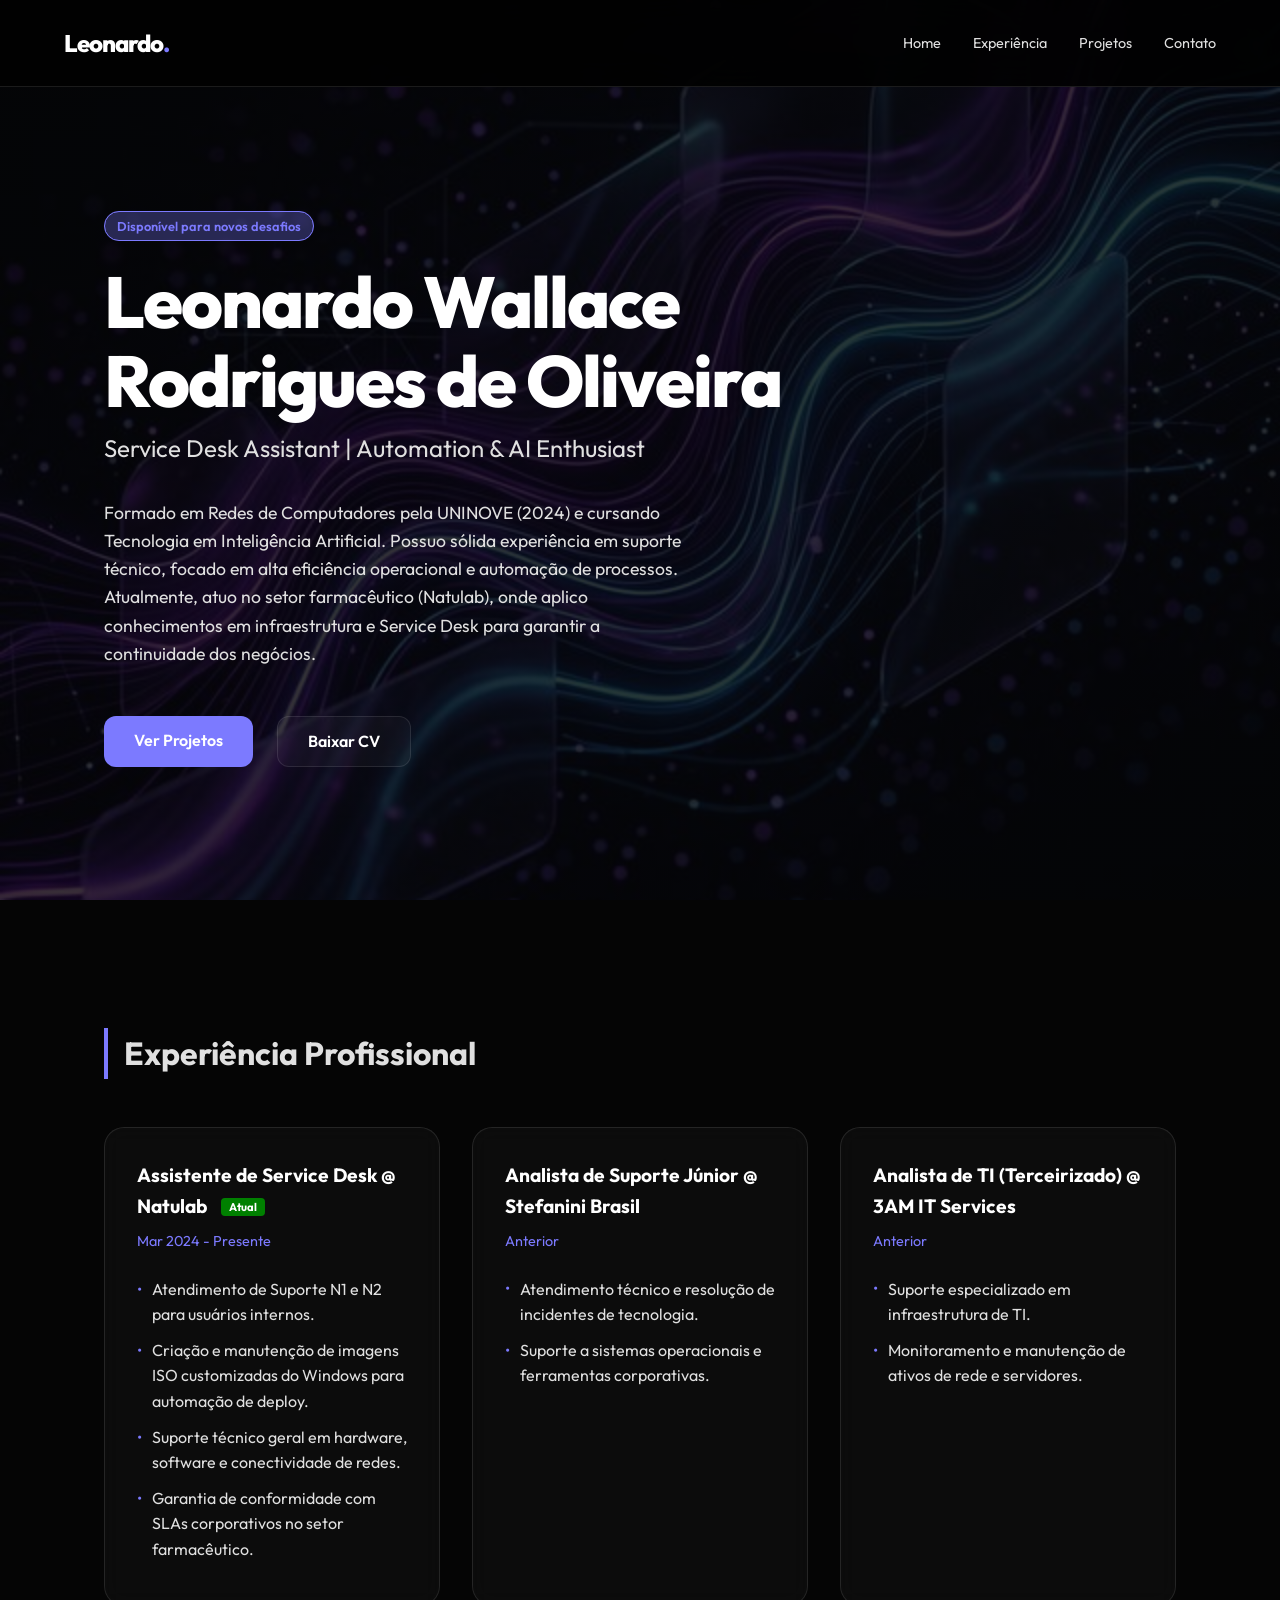
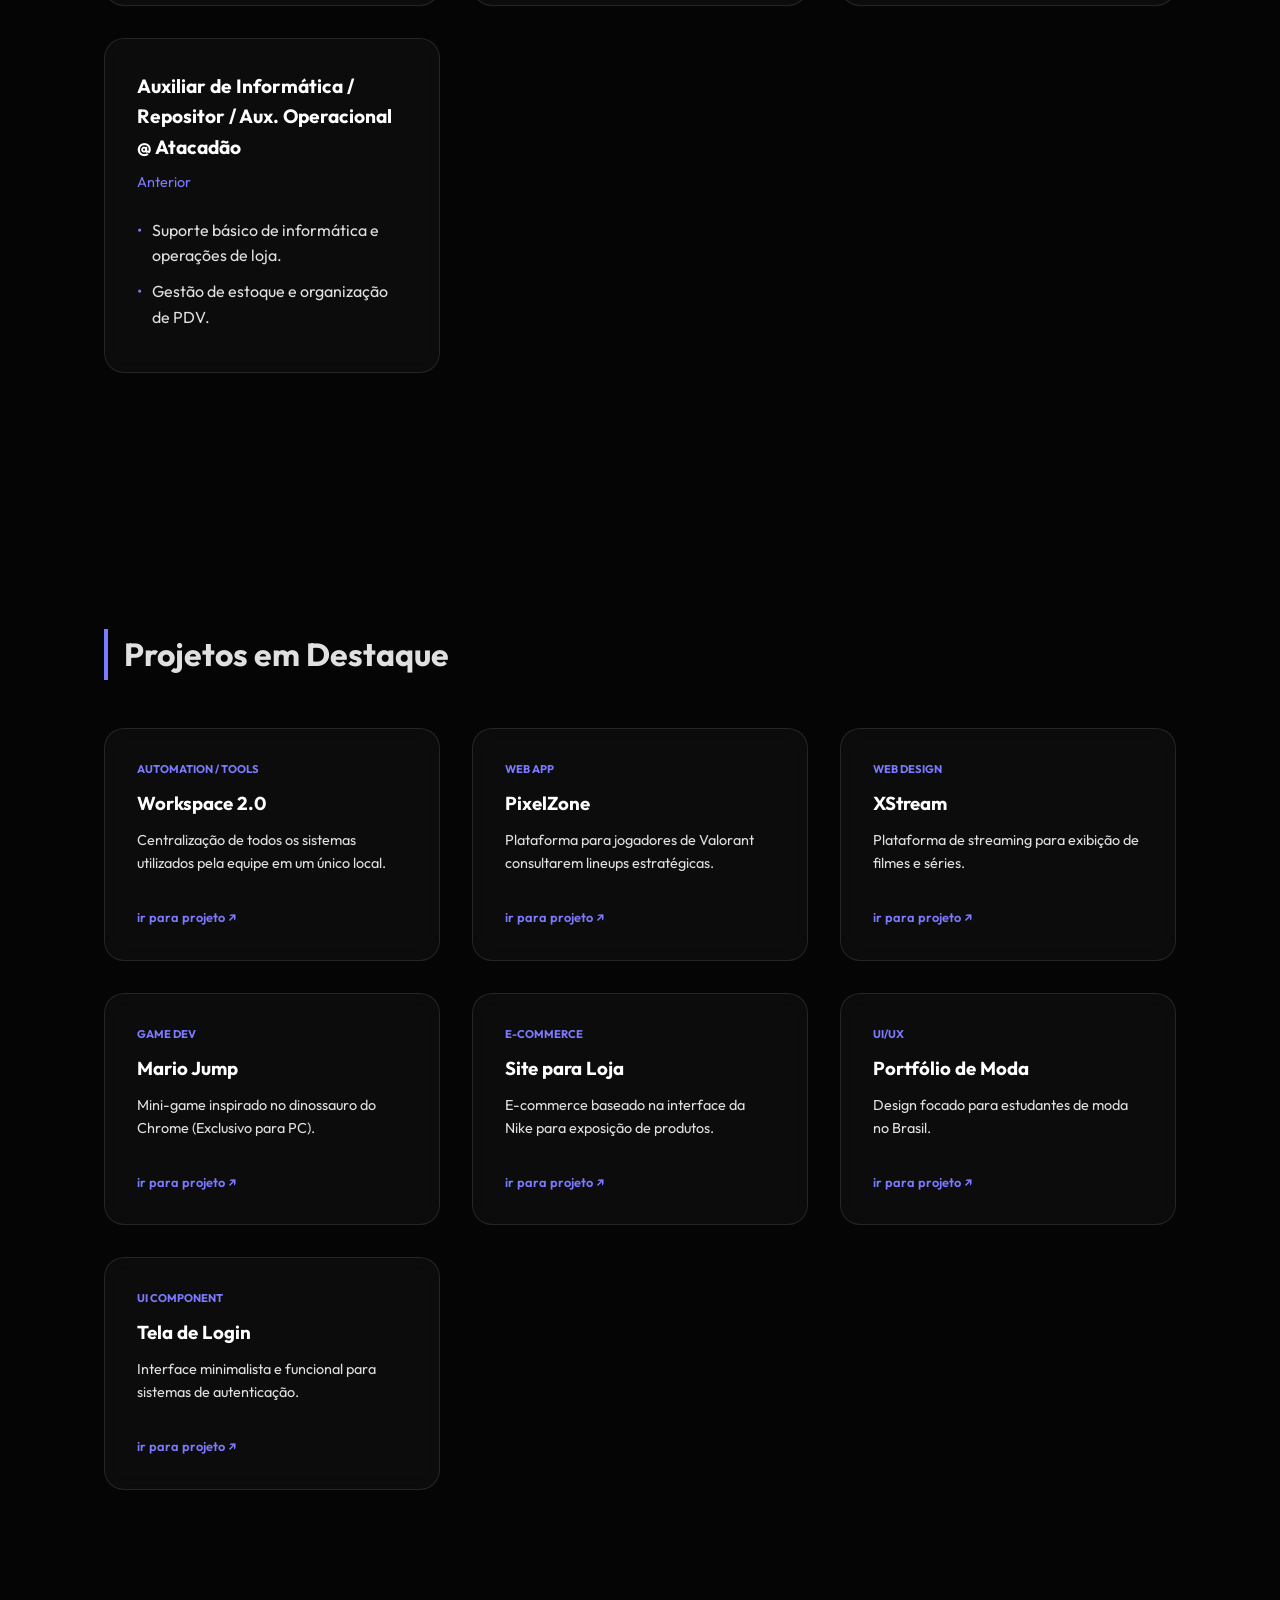
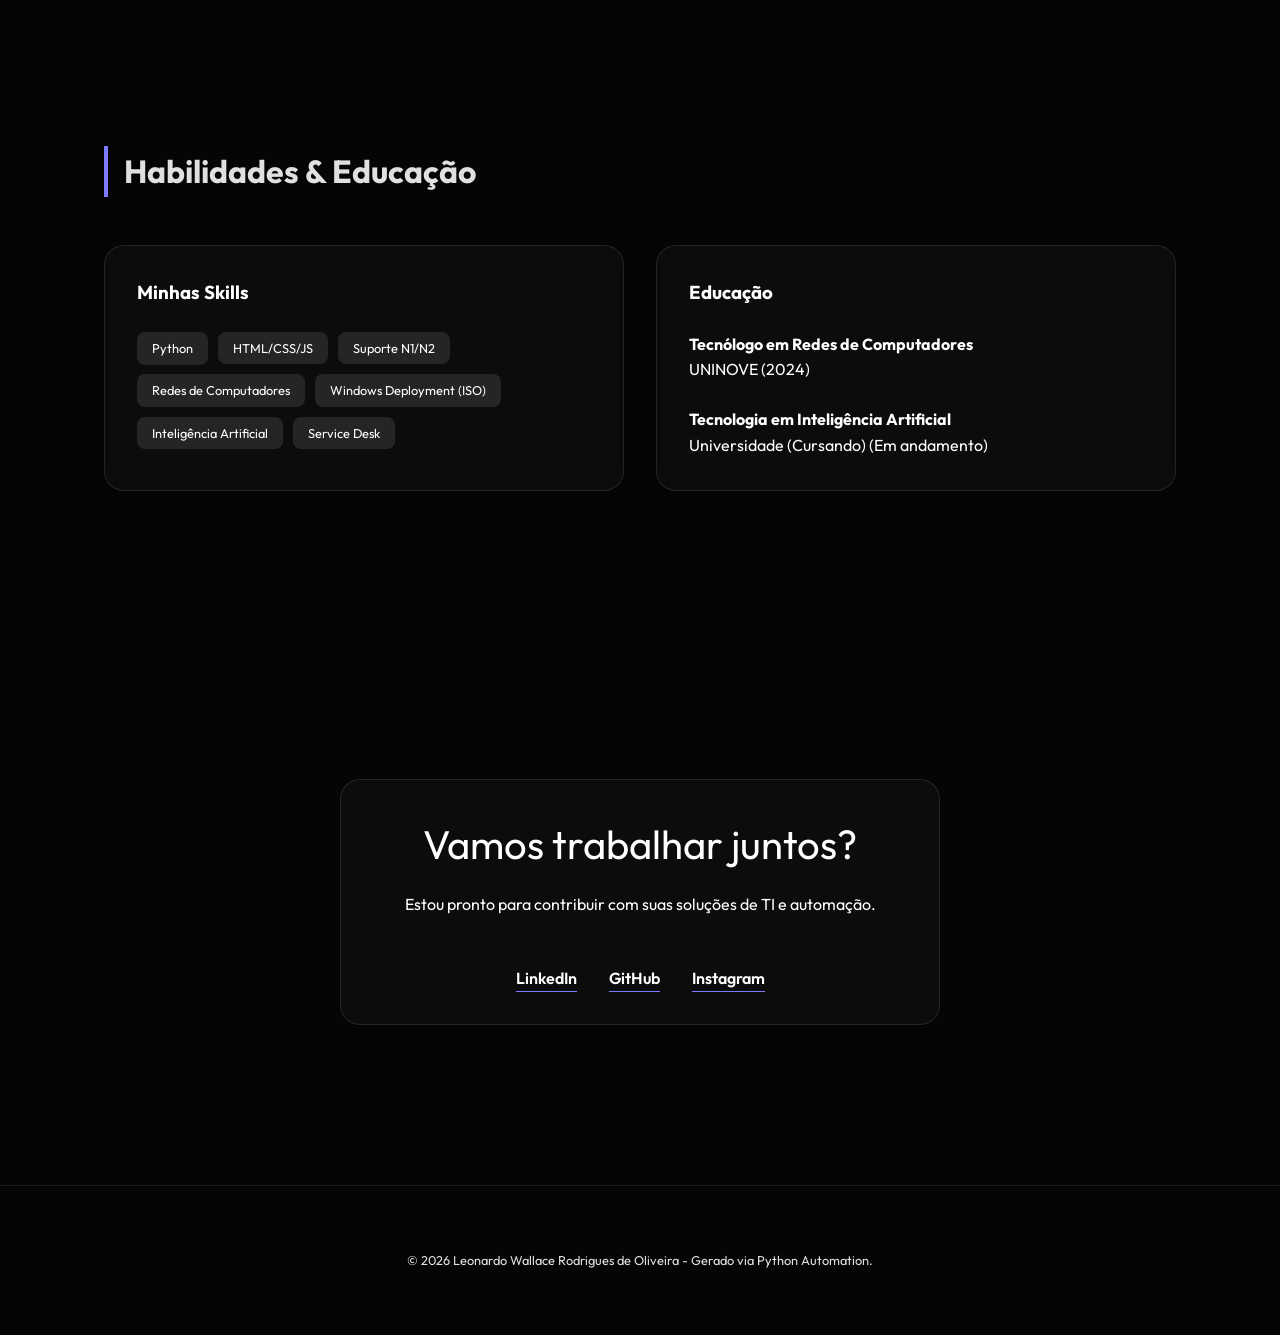
==== data/output/index.html @ 6732249c "feat: refatoração completa com automação em Python e design premium" ====
<!DOCTYPE html>
<html lang="pt-br">
<head>
    <meta charset="UTF-8">
    <meta name="viewport" content="width=device-width, initial-scale=1.0">
    <title>Leonardo Wallace Rodrigues de Oliveira | Portfólio</title>
    <link rel="shortcut icon" href="favicon.ico" type="image/x-icon">
    <link rel="stylesheet" href="index.css">
    <link href="https://fonts.googleapis.com/css2?family=Outfit:wght@300;400;600;800&display=swap" rel="stylesheet">
</head>
<body>
    <div class="bg-glow"></div>
    
    <nav>
        <div class="logo">Leonardo<span>.</span></div>
        <ul><li><a href="#home">Home</a></li><li><a href="#experiência">Experiência</a></li><li><a href="#projetos">Projetos</a></li><li><a href="#contato">Contato</a></li></ul>
    </nav>

    <main>
        <section id="home" class="hero">
            <div class="hero-content">
                <span class="badge">Disponível para novos desafios</span>
                <h1>Leonardo Wallace Rodrigues de Oliveira</h1>
                <h2>Service Desk Assistant | Automation & AI Enthusiast</h2>
                <p class="about-text">Formado em Redes de Computadores pela UNINOVE (2024) e cursando Tecnologia em Inteligência Artificial. Possuo sólida experiência em suporte técnico, focado em alta eficiência operacional e automação de processos. Atualmente, atuo no setor farmacêutico (Natulab), onde aplico conhecimentos em infraestrutura e Service Desk para garantir a continuidade dos negócios.</p>
                <div class="hero-actions">
                    <a href="#projeos" class="btn-primary">Ver Projetos</a>
                    <a href="assets/pdf/cv-leonardo.pdf" class="btn-secondary" download>Baixar CV</a>
                </div>
            </div>
        </section>

        <section id="experiência" class="section">
            <h2 class="section-title">Experiência Profissional</h2>
            <div class="grid-container">
                
            <div class="glass-card exp-item">
                <div class="exp-header">
                    <h3>Assistente de Service Desk @ Natulab <span class="current-tag">Atual</span></h3>
                    <span class="period">Mar 2024 - Presente</span>
                </div>
                <ul><li>Atendimento de Suporte N1 e N2 para usuários internos.</li><li>Criação e manutenção de imagens ISO customizadas do Windows para automação de deploy.</li><li>Suporte técnico geral em hardware, software e conectividade de redes.</li><li>Garantia de conformidade com SLAs corporativos no setor farmacêutico.</li></ul>
            </div>
            
            <div class="glass-card exp-item">
                <div class="exp-header">
                    <h3>Analista de Suporte Júnior @ Stefanini Brasil </h3>
                    <span class="period">Anterior</span>
                </div>
                <ul><li>Atendimento técnico e resolução de incidentes de tecnologia.</li><li>Suporte a sistemas operacionais e ferramentas corporativas.</li></ul>
            </div>
            
            <div class="glass-card exp-item">
                <div class="exp-header">
                    <h3>Analista de TI (Terceirizado) @ 3AM IT Services </h3>
                    <span class="period">Anterior</span>
                </div>
                <ul><li>Suporte especializado em infraestrutura de TI.</li><li>Monitoramento e manutenção de ativos de rede e servidores.</li></ul>
            </div>
            
            <div class="glass-card exp-item">
                <div class="exp-header">
                    <h3>Auxiliar de Informática / Repositor / Aux. Operacional @ Atacadão </h3>
                    <span class="period">Anterior</span>
                </div>
                <ul><li>Suporte básico de informática e operações de loja.</li><li>Gestão de estoque e organização de PDV.</li></ul>
            </div>
            
            </div>
        </section>

        <section id="projetos" class="section">
            <h2 class="section-title">Projetos em Destaque</h2>
            <div class="grid-container">
                
            <a href="https://leonardowallace.github.io/workspace2.0/" target="_blank" class="glass-card project-card">
                <span class="proj-type">Automation / Tools</span>
                <h3>Workspace 2.0</h3>
                <p>Centralização de todos os sistemas utilizados pela equipe em um único local.</p>
                <div class="proj-arrow">ir para projeto ↗</div>
            </a>
            
            <a href="https://pixelzonevlr.netlify.app/" target="_blank" class="glass-card project-card">
                <span class="proj-type">Web App</span>
                <h3>PixelZone</h3>
                <p>Plataforma para jogadores de Valorant consultarem lineups estratégicas.</p>
                <div class="proj-arrow">ir para projeto ↗</div>
            </a>
            
            <a href="https://leonardowallace.github.io/streaming/" target="_blank" class="glass-card project-card">
                <span class="proj-type">Web Design</span>
                <h3>XStream</h3>
                <p>Plataforma de streaming para exibição de filmes e séries.</p>
                <div class="proj-arrow">ir para projeto ↗</div>
            </a>
            
            <a href="https://leonardowallace.github.io/mini-game/" target="_blank" class="glass-card project-card">
                <span class="proj-type">Game Dev</span>
                <h3>Mario Jump</h3>
                <p>Mini-game inspirado no dinossauro do Chrome (Exclusivo para PC).</p>
                <div class="proj-arrow">ir para projeto ↗</div>
            </a>
            
            <a href="https://leonardowallace.github.io/loja/" target="_blank" class="glass-card project-card">
                <span class="proj-type">E-commerce</span>
                <h3>Site para Loja</h3>
                <p>E-commerce baseado na interface da Nike para exposição de produtos.</p>
                <div class="proj-arrow">ir para projeto ↗</div>
            </a>
            
            <a href="https://leonardowallace.github.io/marca/" target="_blank" class="glass-card project-card">
                <span class="proj-type">UI/UX</span>
                <h3>Portfólio de Moda</h3>
                <p>Design focado para estudantes de moda no Brasil.</p>
                <div class="proj-arrow">ir para projeto ↗</div>
            </a>
            
            <a href="https://leonardowallace.github.io/login-page/" target="_blank" class="glass-card project-card">
                <span class="proj-type">UI Component</span>
                <h3>Tela de Login</h3>
                <p>Interface minimalista e funcional para sistemas de autenticação.</p>
                <div class="proj-arrow">ir para projeto ↗</div>
            </a>
            
            </div>
        </section>

        <section class="section">
            <h2 class="section-title">Habilidades & Educação</h2>
            <div class="dual-grid">
                <div class="glass-card">
                    <h3>Minhas Skills</h3>
                    <div class="skills-flex"><span class="skill-tag">Python</span><span class="skill-tag">HTML/CSS/JS</span><span class="skill-tag">Suporte N1/N2</span><span class="skill-tag">Redes de Computadores</span><span class="skill-tag">Windows Deployment (ISO)</span><span class="skill-tag">Inteligência Artificial</span><span class="skill-tag">Service Desk</span></div>
                </div>
                <div class="glass-card">
                    <h3>Educação</h3>
                    <div class="edu-item"><strong>Tecnólogo em Redes de Computadores</strong><br>UNINOVE (2024)</div><div class="edu-item"><strong>Tecnologia em Inteligência Artificial</strong><br>Universidade (Cursando) (Em andamento)</div>
                </div>
            </div>
        </section>

        <section id="contato" class="contact-section">
            <div class="glass-card contact-inner">
                <h2>Vamos trabalhar juntos?</h2>
                <p>Estou pronto para contribuir com suas soluções de TI e automação.</p>
                <div class="social-links">
                    <a href="https://www.linkedin.com/in/leonardo-wallace-a97569247/" target="_blank">LinkedIn</a>
                    <a href="https://github.com/leonardowallace" target="_blank">GitHub</a>
                    <a href="https://www.instagram.com/leowllce/" target="_blank">Instagram</a>
                </div>
            </div>
        </section>
    </main>

    <footer>
        <p>© 2026 Leonardo Wallace Rodrigues de Oliveira - Gerado via Python Automation.</p>
    </footer>
</body>
</html>
---- data/output/index.css ----
:root {
    --bg: #050505;
    --card: rgba(255, 255, 255, 0.03);
    --border: rgba(255, 255, 255, 0.1);
    --accent: #7c7aff;
    --accent-glow: rgba(124, 122, 255, 0.3);
    --text: #ffffff;
    --text-dim: #e0e0e0;
    --nav-blur: rgba(2, 2, 2, 0.9);
}

* {
    margin: 0;
    padding: 0;
    box-sizing: border-box;
    font-family: 'Outfit', sans-serif;
}

html {
    scroll-behavior: smooth;
}

body {
    background-color: var(--bg);
    background-image: linear-gradient(rgba(5, 5, 5, 0.8), rgba(5, 5, 5, 0.8)), url('../../data/input/bg.png');
    background-size: cover;
    background-position: center;
    background-attachment: fixed;
    color: var(--text);
    line-height: 1.6;
    overflow-x: hidden;
}

.bg-glow {
    display: none; /* Imagem de fundo substitui o glow manual */
}

nav {
    position: fixed;
    top: 0;
    width: 100%;
    padding: 1.5rem 5%;
    display: flex;
    justify-content: space-between;
    align-items: center;
    background: var(--nav-blur);
    backdrop-filter: blur(20px);
    z-index: 1000;
    border-bottom: 1px solid var(--border);
}

.logo {
    font-size: 1.5rem;
    font-weight: 800;
    letter-spacing: -1px;
}

.logo span { color: var(--accent); }

nav ul {
    display: flex;
    list-style: none;
    gap: 2rem;
}

nav a {
    text-decoration: none;
    color: var(--text-dim);
    transition: 0.3s;
    font-size: 0.9rem;
    font-weight: 400;
}

nav a:hover { color: var(--text); }

main {
    padding: 0 5%;
    max-width: 1200px;
    margin: 0 auto;
}

.hero {
    height: 100vh;
    display: flex;
    align-items: center;
    padding-top: 5rem;
}

.hero-content {
    max-width: 800px;
}

.badge {
    padding: 6px 12px;
    background: var(--accent-glow);
    border: 1px solid var(--accent);
    color: var(--accent);
    border-radius: 50px;
    font-size: 0.8rem;
    font-weight: 600;
}

h1 {
    font-size: clamp(2.5rem, 8vw, 4.5rem);
    font-weight: 800;
    margin: 1.5rem 0 0.5rem;
    letter-spacing: -2px;
    line-height: 1.1;
}

h2 {
    font-size: 1.5rem;
    color: var(--text-dim);
    font-weight: 400;
    margin-bottom: 2rem;
}

.about-text {
    font-size: 1.1rem;
    color: var(--text-dim);
    margin-bottom: 3rem;
    max-width: 600px;
}

.hero-actions {
    display: flex;
    gap: 1.5rem;
}

.btn-primary, .btn-secondary {
    padding: 12px 30px;
    border-radius: 12px;
    text-decoration: none;
    font-weight: 600;
    transition: 0.3s transform;
    display: inline-block;
}

.btn-primary {
    background: var(--accent);
    color: white;
}

.btn-secondary {
    background: var(--card);
    border: 1px solid var(--border);
    color: white;
}

.btn-primary:hover, .btn-secondary:hover {
    transform: translateY(-5px);
}

.section {
    padding: 8rem 0;
}

.section-title {
    font-size: 2rem;
    font-weight: 700;
    margin-bottom: 3rem;
    position: relative;
    padding-left: 1rem;
    border-left: 4px solid var(--accent);
}

.grid-container {
    display: grid;
    grid-template-columns: repeat(auto-fill, minmax(320px, 1fr));
    gap: 2rem;
}

.glass-card {
    background: var(--card);
    border: 1px solid var(--border);
    backdrop-filter: blur(10px);
    border-radius: 20px;
    padding: 2rem;
    transition: 0.3s;
}

.glass-card:hover {
    border-color: var(--accent);
    background: rgba(255,255,255,0.05);
}

.exp-item h3 { font-size: 1.2rem; margin-bottom: 0.5rem; }
.exp-item .period { font-size: 0.9rem; color: var(--accent); display: block; margin-bottom: 1.5rem; }
.exp-item ul { list-style: none; }
.exp-item li { color: var(--text-dim); margin-bottom: 10px; position: relative; padding-left: 15px; }
.exp-item li::before { content: "•"; color: var(--accent); position: absolute; left: 0; }

.current-tag {
    font-size: 0.7rem;
    background: green;
    padding: 2px 8px;
    border-radius: 4px;
    margin-left: 10px;
    vertical-align: middle;
}

.project-card {
    text-decoration: none;
    color: inherit;
    display: flex;
    flex-direction: column;
}

.proj-type { font-size: 0.7rem; color: var(--accent); text-transform: uppercase; font-weight: 700; }
.project-card h3 { margin: 10px 0; }
.project-card p { color: var(--text-dim); font-size: 0.9rem; flex-grow: 1; }
.proj-arrow { font-size: 0.8rem; margin-top: 2rem; font-weight: 600; color: var(--accent); }

.dual-grid {
    display: grid;
    grid-template-columns: 1fr 1fr;
    gap: 2rem;
}

.skills-flex {
    display: flex;
    flex-wrap: wrap;
    gap: 10px;
    margin-top: 1.5rem;
}

.skill-tag {
    background: var(--border);
    padding: 6px 15px;
    border-radius: 8px;
    font-size: 0.8rem;
}

.edu-item { margin-top: 1.5rem; }

.contact-section { padding: 10rem 0; text-align: center; }
.contact-inner { max-width: 600px; margin: 0 auto; }
.contact-inner h2 { font-size: 2.5rem; margin-bottom: 1rem; color: white; }
.social-links { display: flex; justify-content: center; gap: 2rem; margin-top: 3rem; }
.social-links a { text-decoration: none; color: white; font-weight: 600; border-bottom: 1px solid var(--accent); }

footer {
    padding: 4rem;
    text-align: center;
    border-top: 1px solid var(--border);
    color: var(--text-dim);
    font-size: 0.8rem;
}

@media (max-width: 768px) {
    nav ul { display: none; }
    .dual-grid { grid-template-columns: 1fr; }
    h1 { font-size: 3rem; }
}
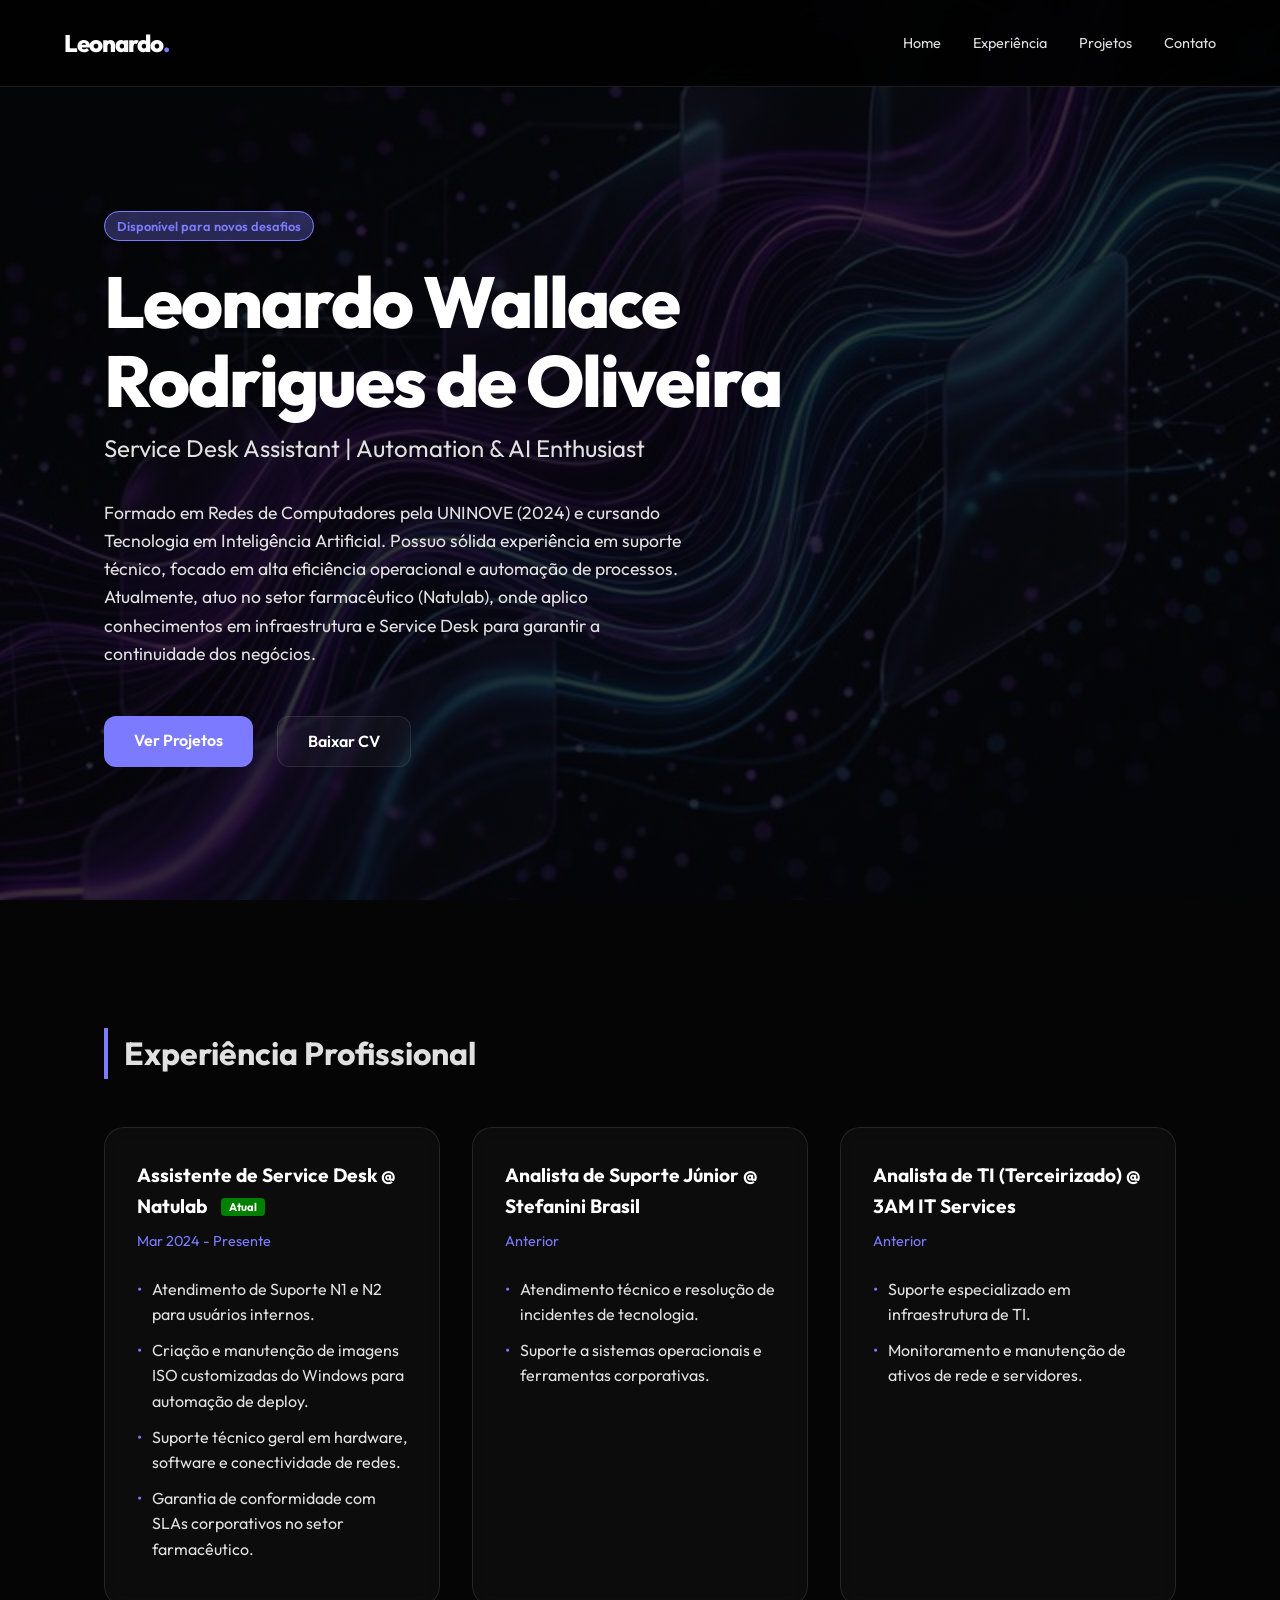
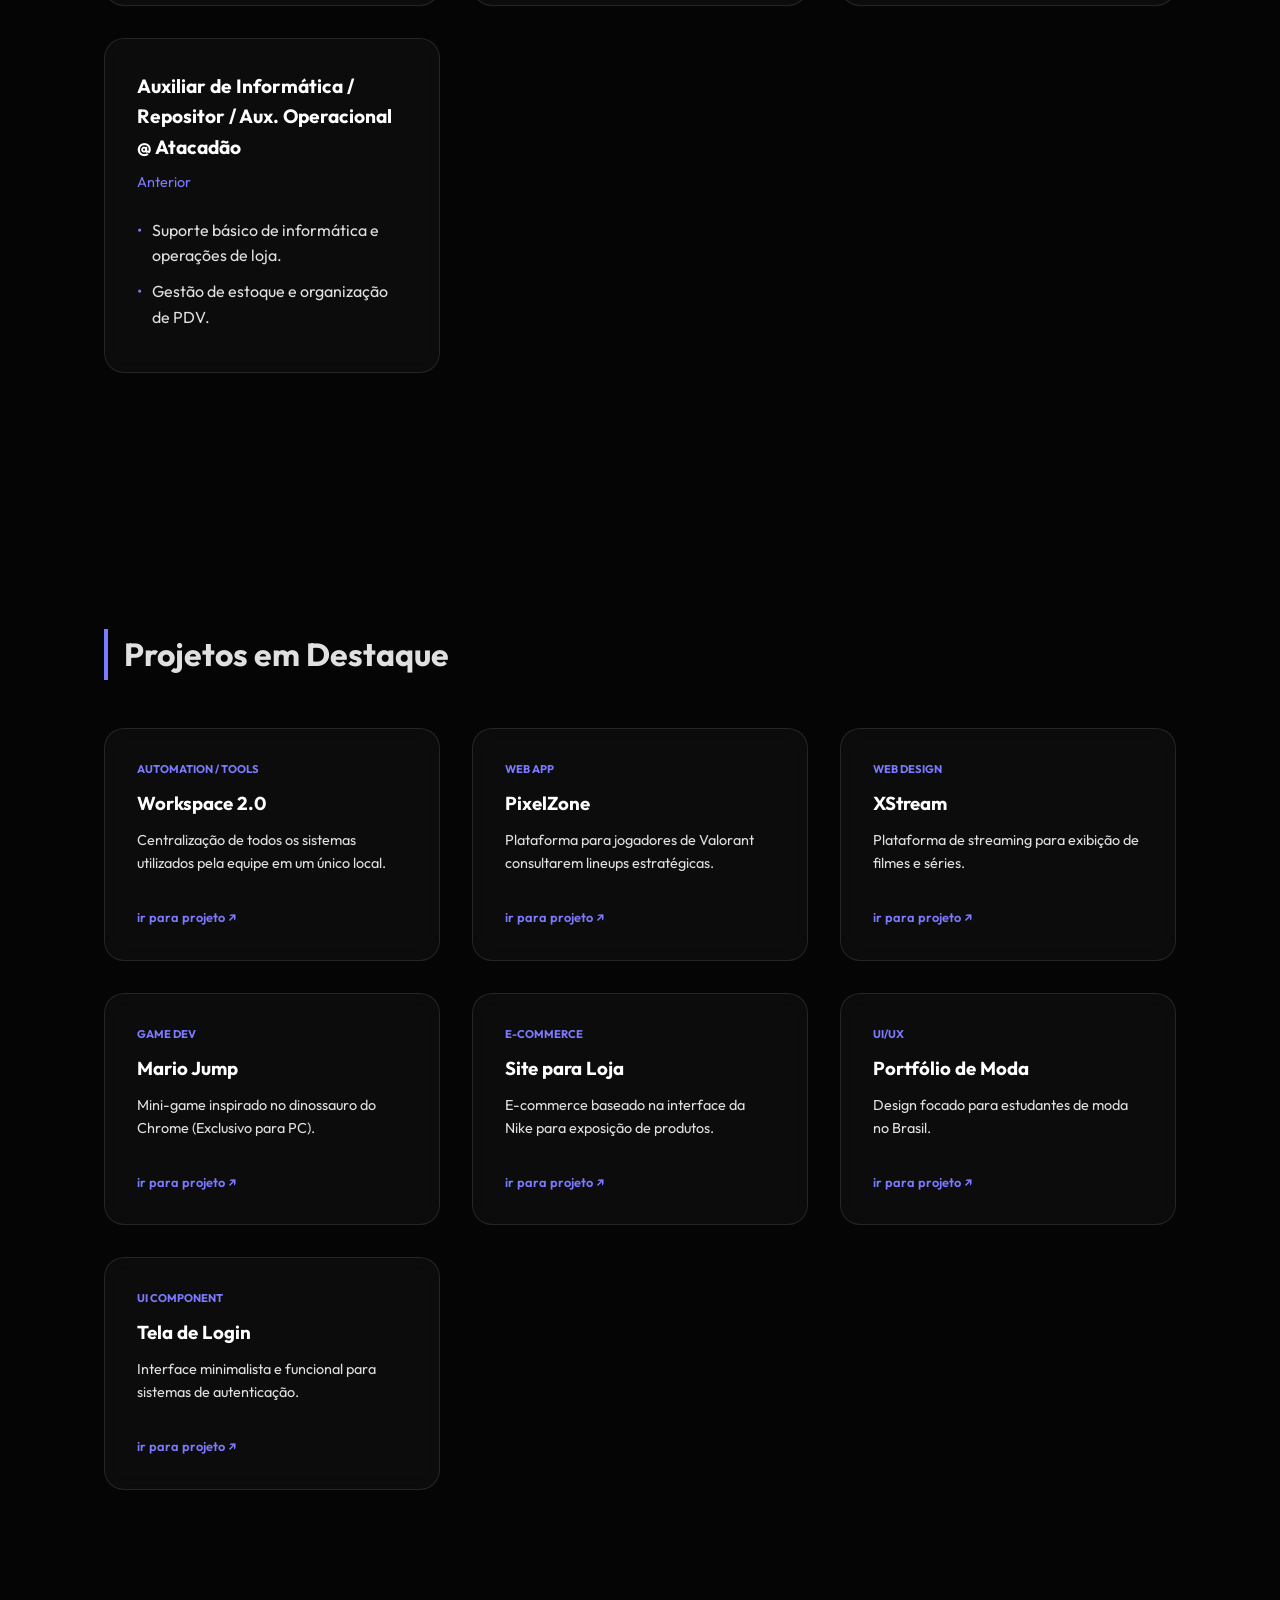
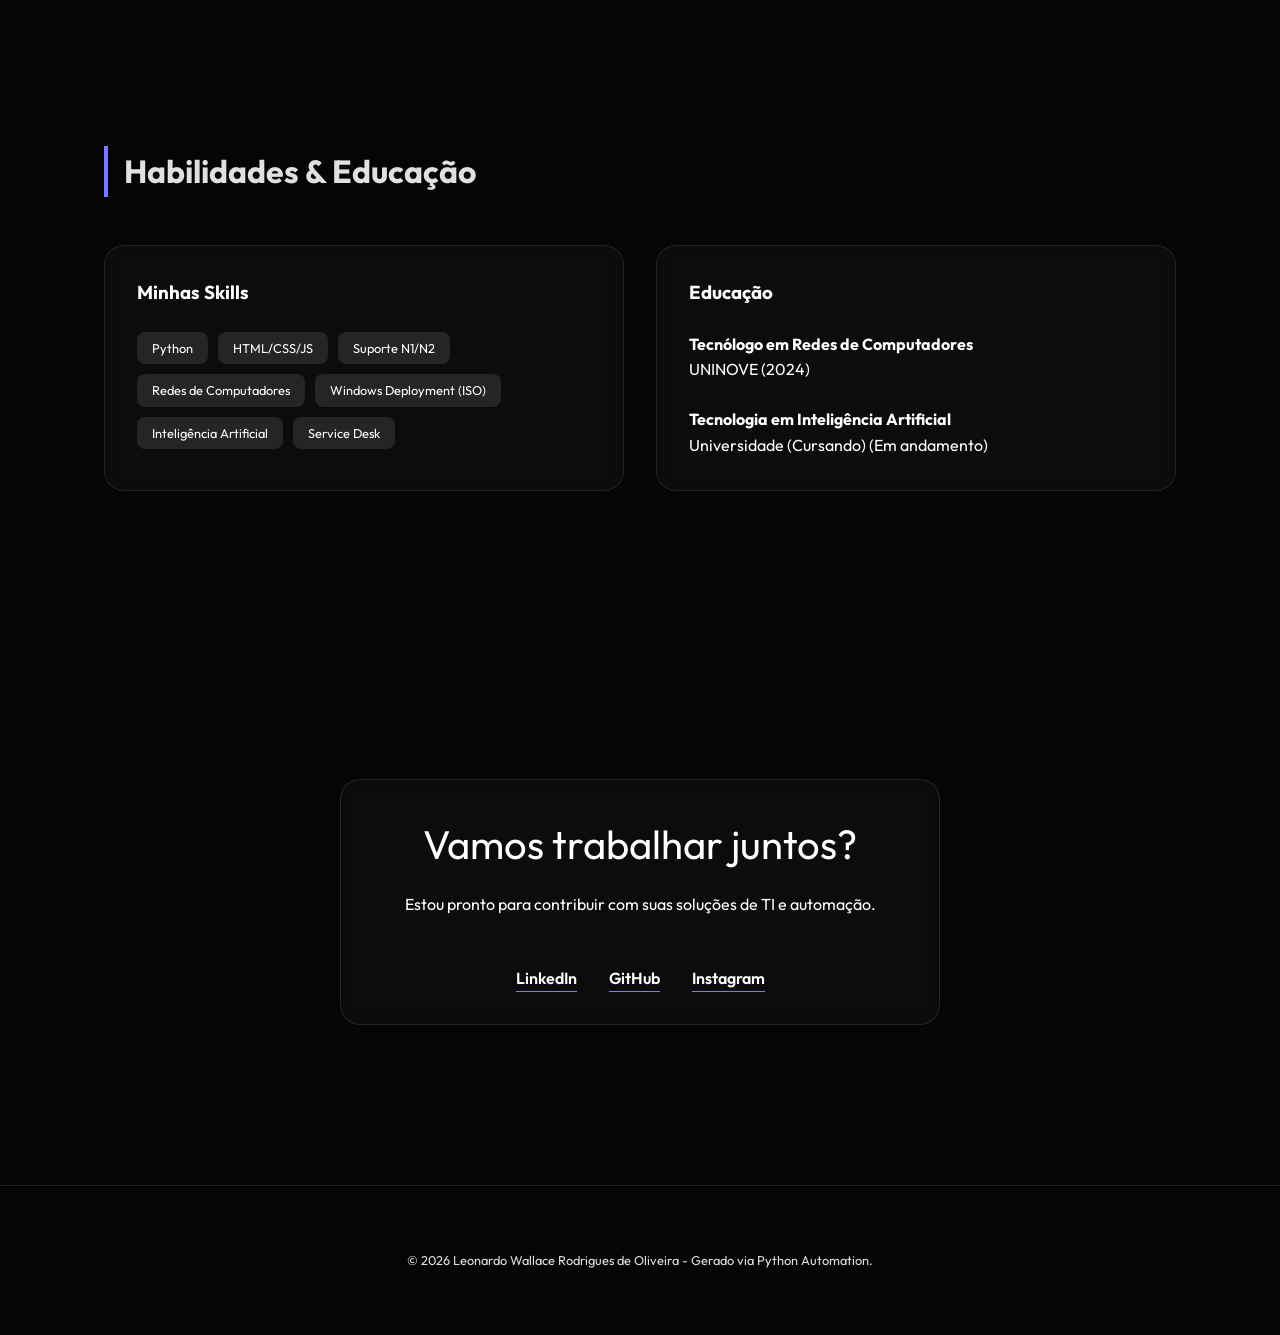
==== commit 40836336: "fix: correcao do botao ver projetos e atualizacao do portfolio" ====
--- a/data/output/index.html
+++ b/data/output/index.html
@@ -4,7 +4,7 @@
     <meta charset="UTF-8">
     <meta name="viewport" content="width=device-width, initial-scale=1.0">
     <title>Leonardo Wallace Rodrigues de Oliveira | Portfólio</title>
-    <link rel="shortcut icon" href="favicon.ico" type="image/x-icon">
+    <link rel="icon" type="image/png" href="favicon.png">
     <link rel="stylesheet" href="index.css">
     <link href="https://fonts.googleapis.com/css2?family=Outfit:wght@300;400;600;800&display=swap" rel="stylesheet">
 </head>
@@ -24,7 +24,7 @@
                 <h2>Service Desk Assistant | Automation & AI Enthusiast</h2>
                 <p class="about-text">Formado em Redes de Computadores pela UNINOVE (2024) e cursando Tecnologia em Inteligência Artificial. Possuo sólida experiência em suporte técnico, focado em alta eficiência operacional e automação de processos. Atualmente, atuo no setor farmacêutico (Natulab), onde aplico conhecimentos em infraestrutura e Service Desk para garantir a continuidade dos negócios.</p>
                 <div class="hero-actions">
-                    <a href="#projeos" class="btn-primary">Ver Projetos</a>
+                    <a href="#projetos" class="btn-primary">Ver Projetos</a>
                     <a href="assets/pdf/cv-leonardo.pdf" class="btn-secondary" download>Baixar CV</a>
                 </div>
             </div>
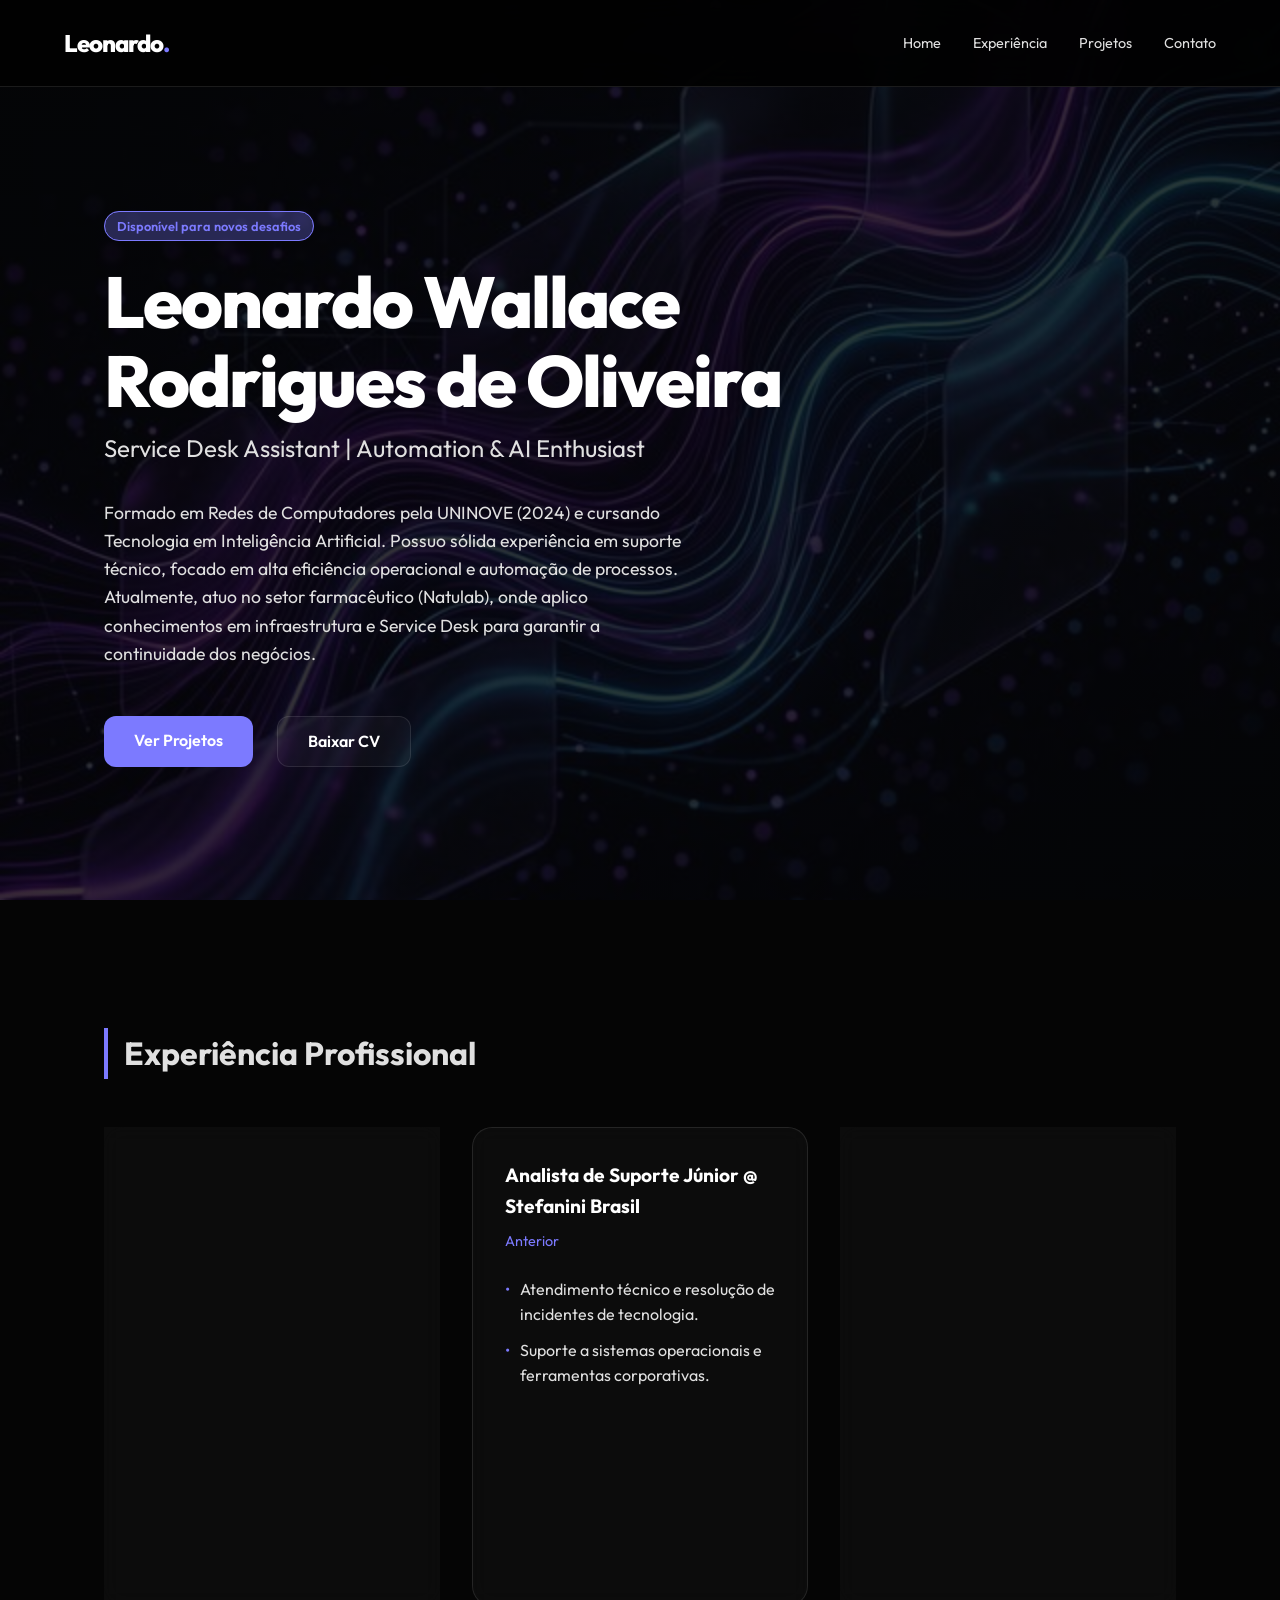
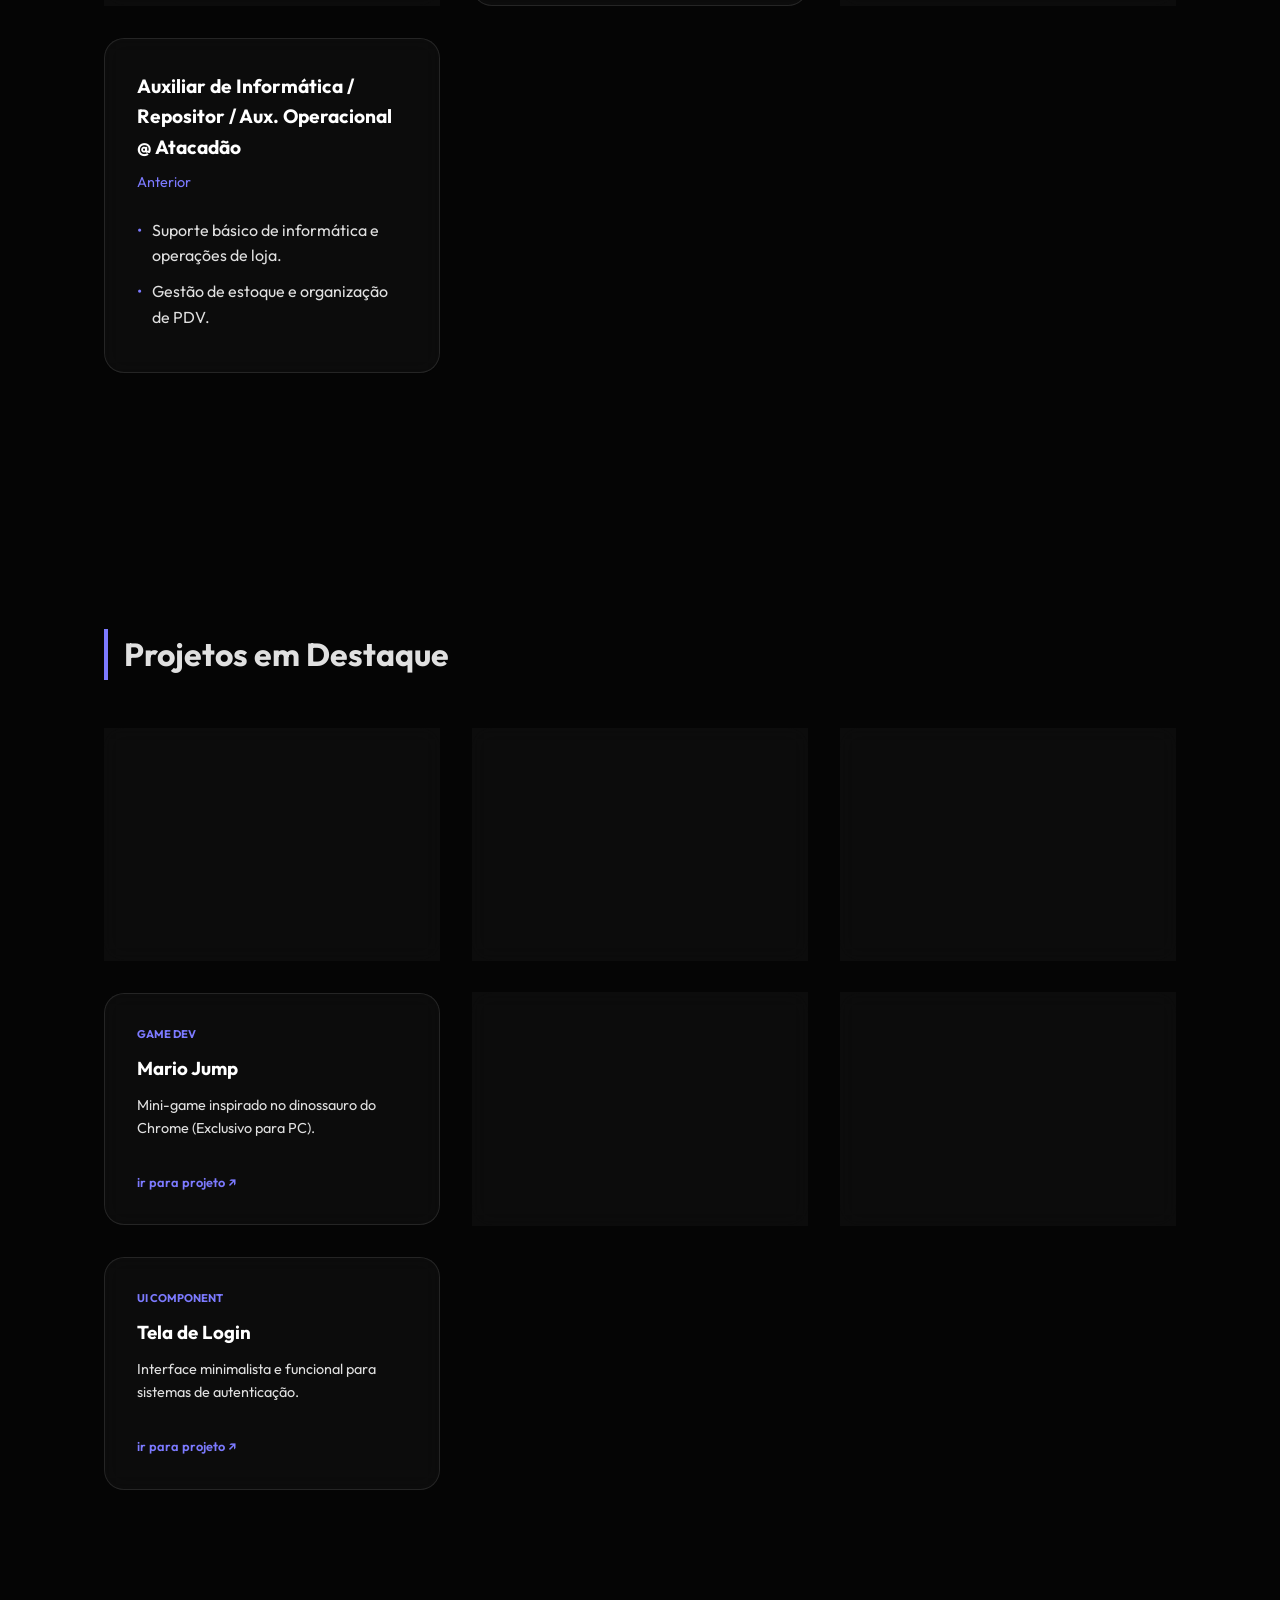
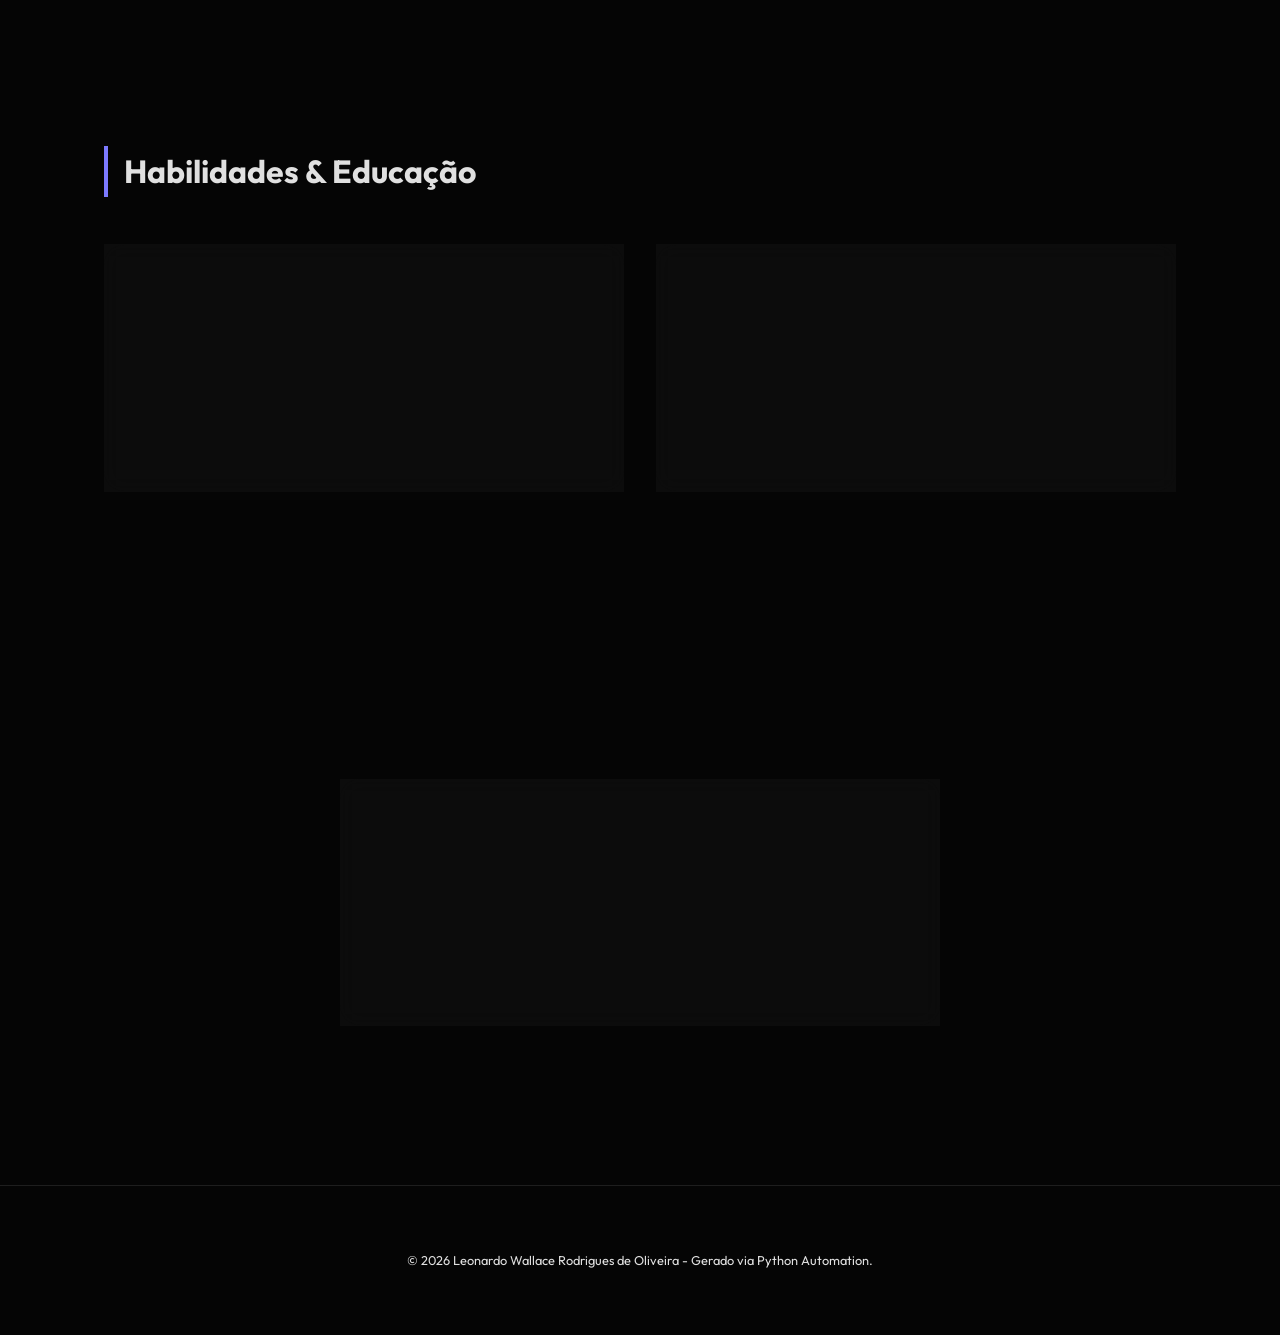
==== commit ad92f375: "Update Instagram link in index.html" ====
--- a/data/output/index.html
+++ b/data/output/index.html
@@ -146,7 +146,7 @@
                 <div class="social-links">
                     <a href="https://www.linkedin.com/in/leonardo-wallace-a97569247/" target="_blank">LinkedIn</a>
                     <a href="https://github.com/leonardowallace" target="_blank">GitHub</a>
-                    <a href="https://www.instagram.com/leowllce/" target="_blank">Instagram</a>
+                    <a href="https://www.instagram.com/leleti.rdo/" target="_blank">Instagram</a>
                 </div>
             </div>
         </section>
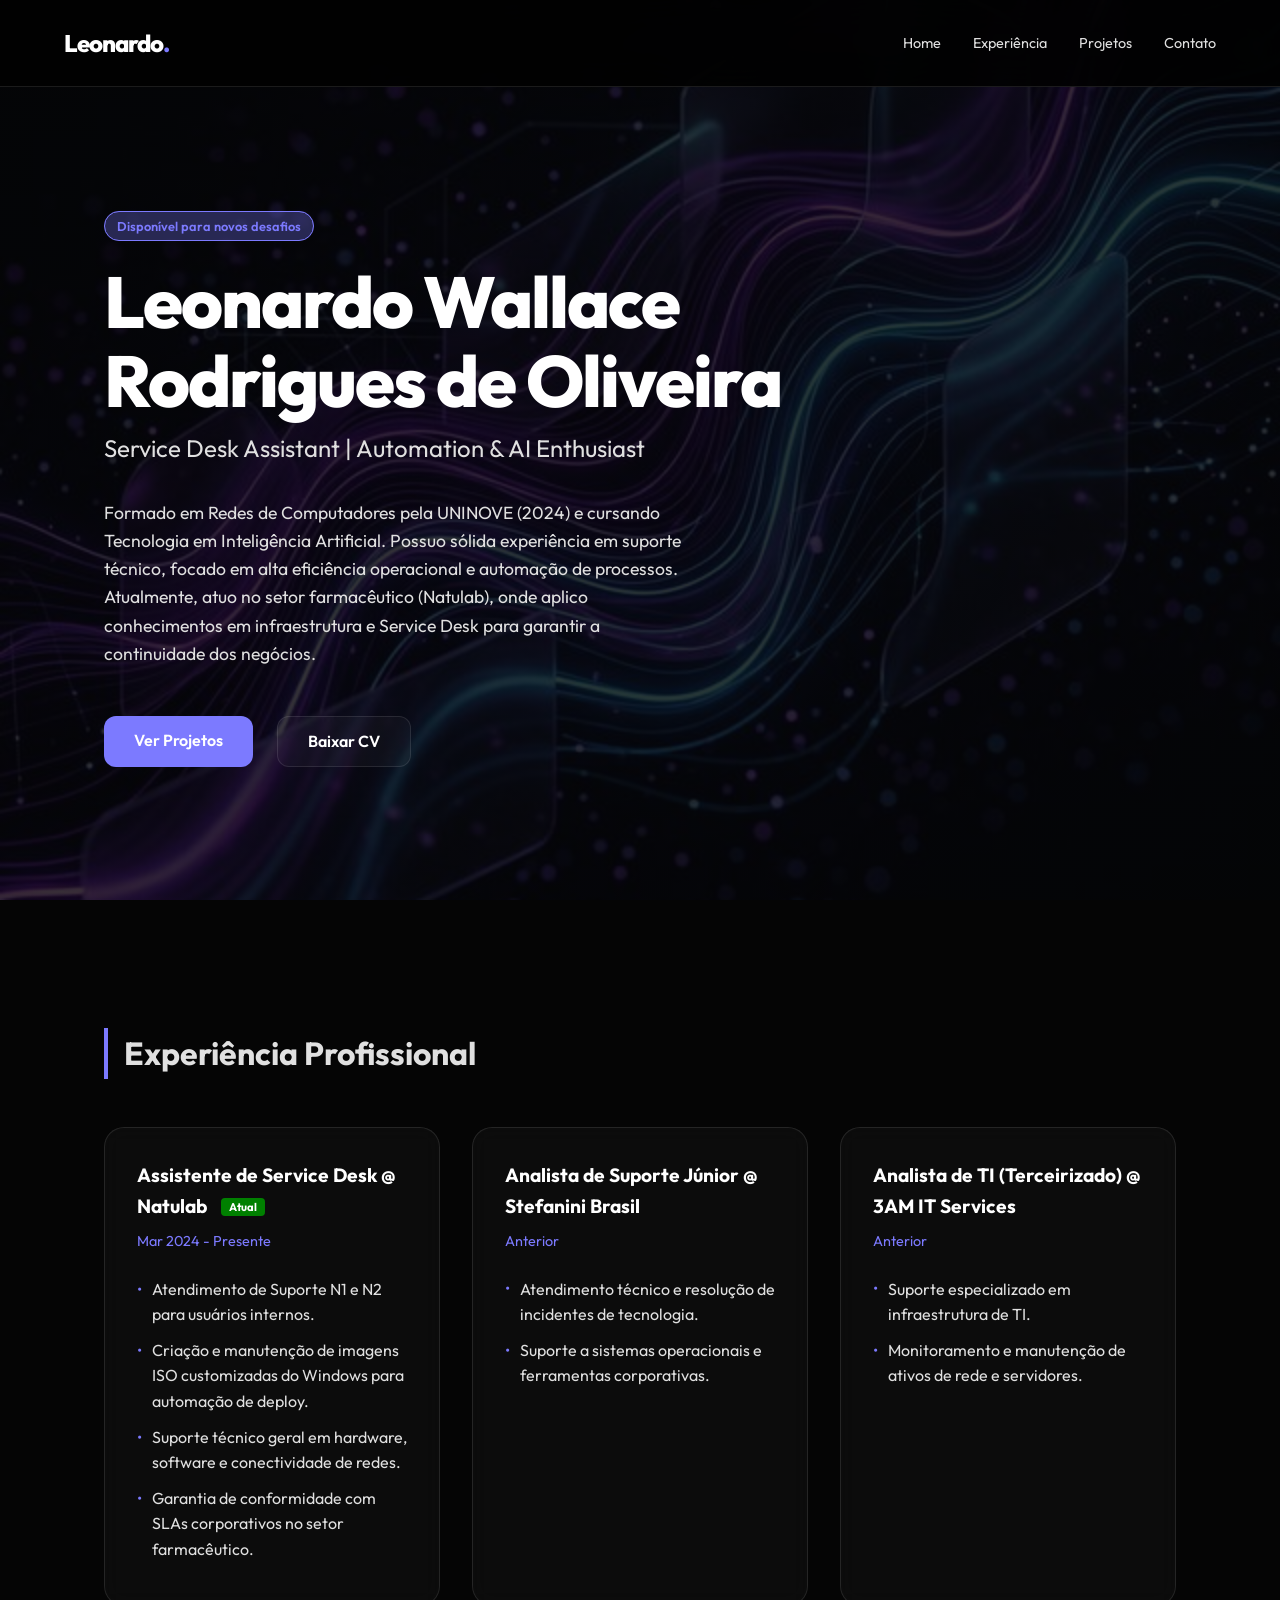
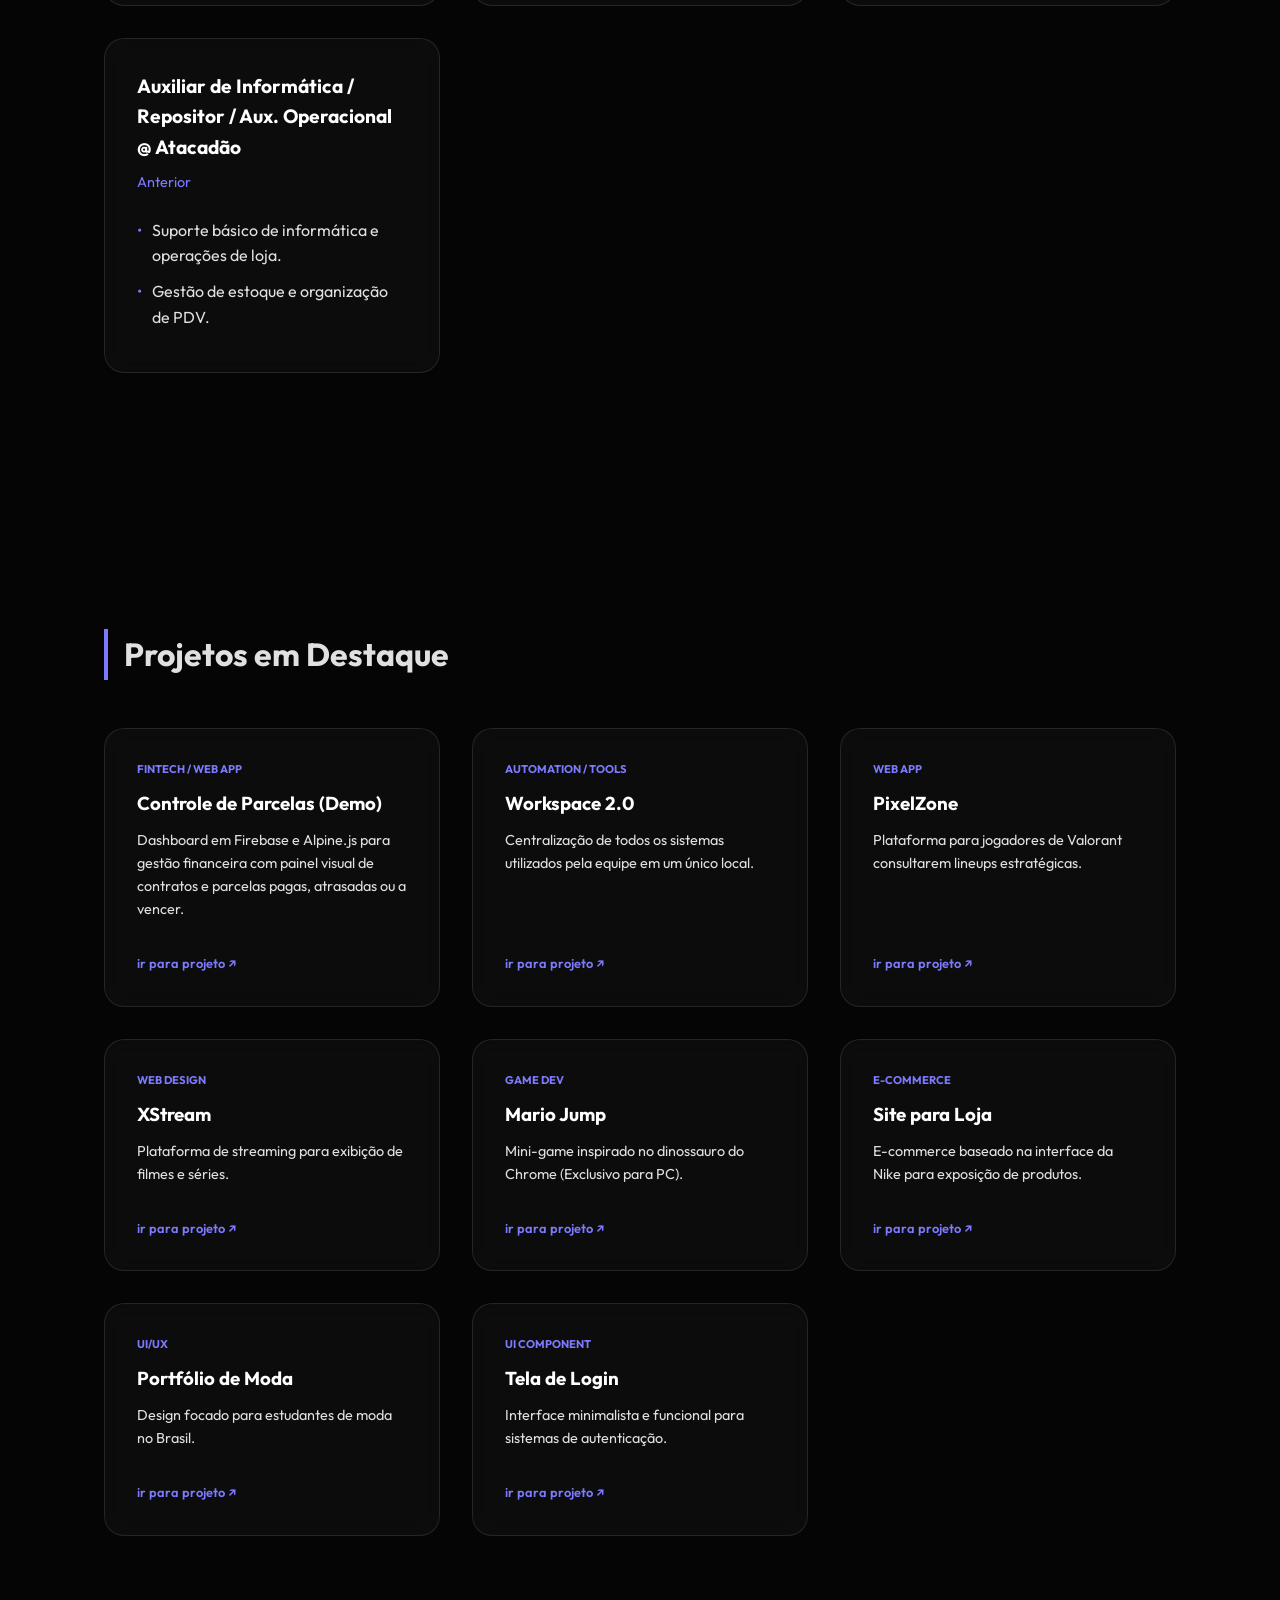
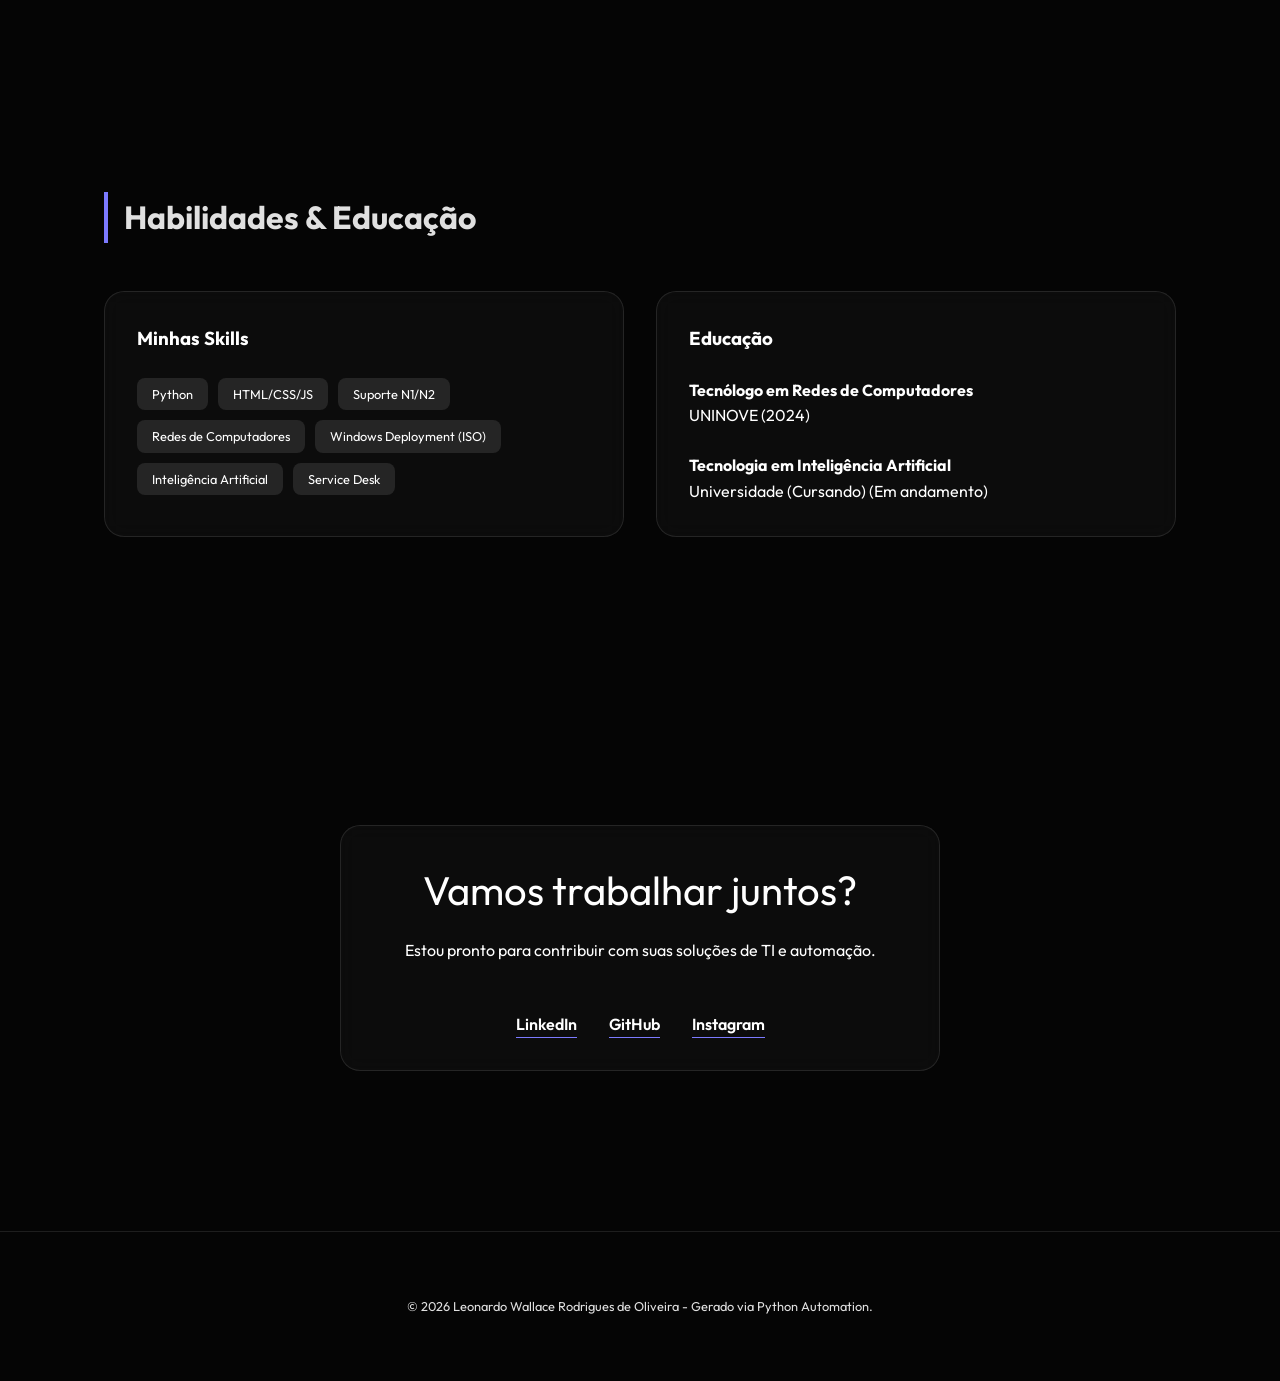
==== commit 87cdb514: "Corrige typo na landing page e adiciona projeto Controle de Parcelas" ====
--- a/data/output/index.html
+++ b/data/output/index.html
@@ -73,6 +73,13 @@
             <h2 class="section-title">Projetos em Destaque</h2>
             <div class="grid-container">
                 
+            <a href="./controle_parcelas_demo/index.html" target="_blank" class="glass-card project-card">
+                <span class="proj-type">Fintech / Web App</span>
+                <h3>Controle de Parcelas (Demo)</h3>
+                <p>Dashboard em Firebase e Alpine.js para gestão financeira com painel visual de contratos e parcelas pagas, atrasadas ou a vencer.</p>
+                <div class="proj-arrow">ir para projeto ↗</div>
+            </a>
+            
             <a href="https://leonardowallace.github.io/workspace2.0/" target="_blank" class="glass-card project-card">
                 <span class="proj-type">Automation / Tools</span>
                 <h3>Workspace 2.0</h3>
@@ -146,7 +153,7 @@
                 <div class="social-links">
                     <a href="https://www.linkedin.com/in/leonardo-wallace-a97569247/" target="_blank">LinkedIn</a>
                     <a href="https://github.com/leonardowallace" target="_blank">GitHub</a>
-                    <a href="https://www.instagram.com/leleti.rdo/" target="_blank">Instagram</a>
+                    <a href="https://www.instagram.com/leowllce/" target="_blank">Instagram</a>
                 </div>
             </div>
         </section>
--- a/data/output/index.css
+++ b/data/output/index.css
@@ -23,7 +23,7 @@
 
 body {
     background-color: var(--bg);
-    background-image: linear-gradient(rgba(5, 5, 5, 0.8), rgba(5, 5, 5, 0.8)), url('../../data/input/bg.png');
+    background-image: linear-gradient(rgba(5, 5, 5, 0.8), rgba(5, 5, 5, 0.8)), url('bg.png');
     background-size: cover;
     background-position: center;
     background-attachment: fixed;
